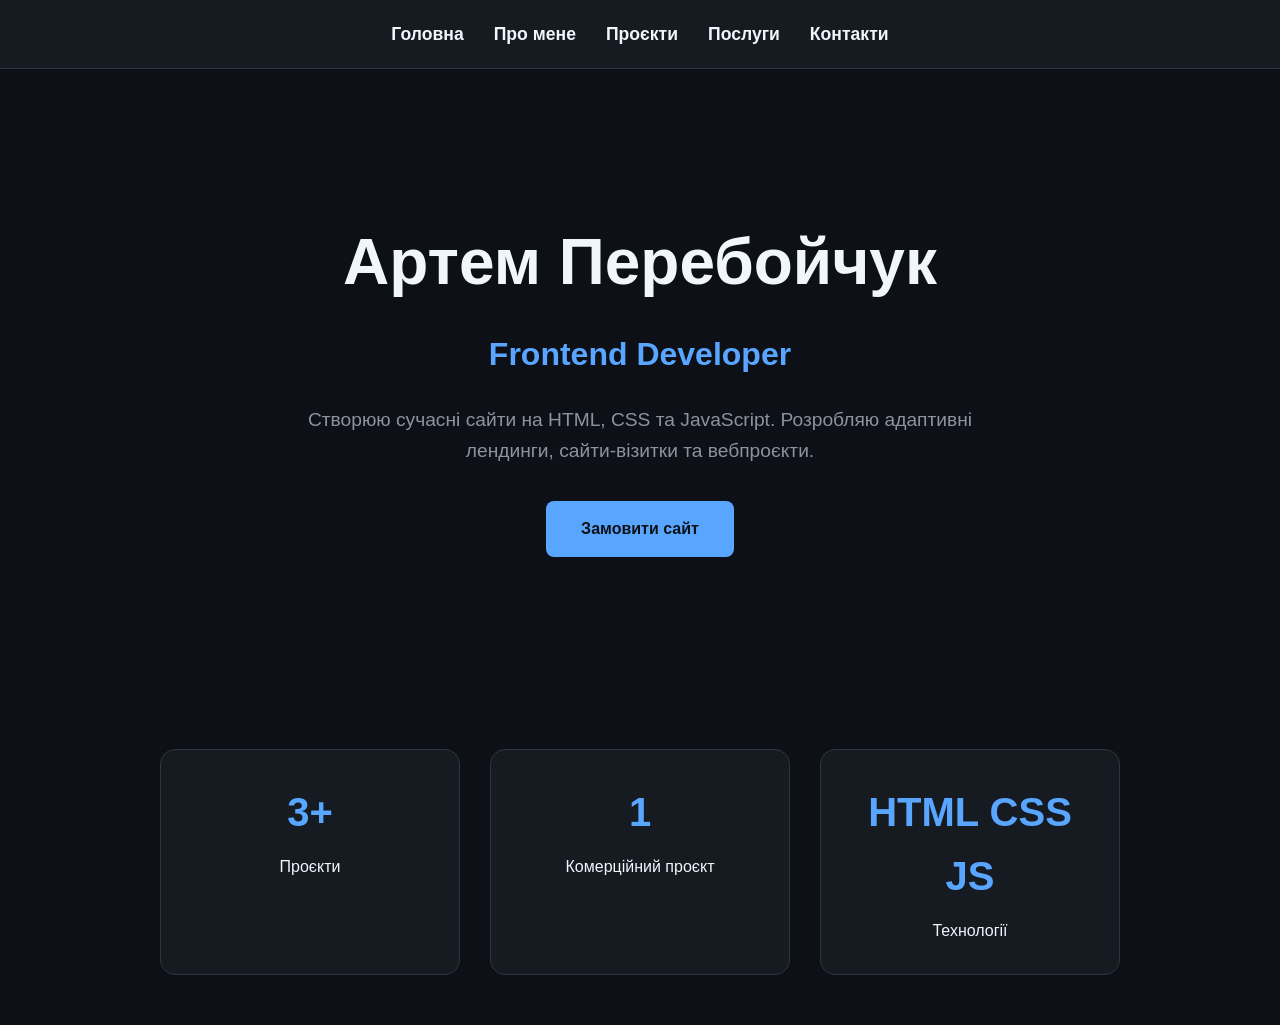
==== index.html @ b131c512 "Add files via upload" ====
<!DOCTYPE html>
<html lang="uk">
<head>
    <meta charset="UTF-8">
    <meta name="viewport" content="width=device-width, initial-scale=1.0">
    <title>Артем Перебойчук | Frontend Developer</title>
    <link rel="stylesheet" href="style.css">
    <link rel="icon" href="icon.png" type="image/png">
</head>
<body>
    <header>
        <nav>
            <ul>
                <li><a href="index.html">Головна</a></li>
                <li><a href="about.html">Про мене</a></li>
                <li><a href="projects.html">Проєкти</a></li>
                <li><a href="services.html">Послуги</a></li>
                <li><a href="contact.html">Контакти</a></li>
            </ul>
        </nav>
    </header>

    <main>
        <section class="hero">
            <h1>Артем Перебойчук</h1>
            <h2>Frontend Developer</h2>
            <p>
                Створюю сучасні сайти на HTML, CSS та JavaScript.
                Розробляю адаптивні лендинги, сайти-візитки та вебпроєкти.
            </p>
            <a href="contact.html" class="btn">Замовити сайт</a>
        </section>

        <section class="stats">
            <div class="stat-card">
                <h3>3+</h3>
                <p>Проєкти</p>
            </div>
            <div class="stat-card">
                <h3>1</h3>
                <p>Комерційний проєкт</p>
            </div>
            <div class="stat-card">
                <h3>HTML CSS JS</h3>
                <p>Технології</p>
            </div>
        </section>
    </main>
</body>
</html>
---- style.css ----
* {
    margin: 0;
    padding: 0;
    box-sizing: border-box;
}

body {
    font-family: Arial, sans-serif;
    background: #0D1117;
    color: #F0F6FC;
    line-height: 1.6;
}

header {
    padding: 20px 0;
    background: #161B22;
    border-bottom: 1px solid #30363D;
}

nav ul {
    list-style: none;
    display: flex;
    justify-content: center;
    gap: 30px;
}

nav a {
    text-decoration: none;
    color: #F0F6FC;
    transition: color 0.3s ease;
    font-weight: bold;
    font-size: 1.1rem;
}

nav a:hover {
    color: #58A6FF;
}

.hero {
    min-height: 70vh;
    display: flex;
    flex-direction: column;
    justify-content: center;
    align-items: center;
    text-align: center;
    padding: 40px 20px;
}

.hero h1 {
    font-size: 4rem;
    margin-bottom: 15px;
    color: #F0F6FC;
}

.hero h2 {
    color: #58A6FF;
    margin-bottom: 25px;
    font-size: 2rem;
}

.hero p {
    max-width: 700px;
    font-size: 1.2rem;
    color: #8B949E;
    margin-bottom: 35px;
}

.btn {
    background: #58A6FF;
    color: #0D1117;
    text-decoration: none;
    padding: 15px 35px;
    border-radius: 8px;
    font-weight: bold;
    transition: transform 0.3s ease, box-shadow 0.3s ease;
    display: inline-block;
}

.btn:hover {
    transform: translateY(-3px);
    box-shadow: 0 8px 20px rgba(88, 166, 255, 0.4);
}

.stats {
    display: flex;
    justify-content: center;
    gap: 30px;
    flex-wrap: wrap;
    padding: 50px 20px;
    max-width: 1000px;
    margin: 0 auto;
}

.stat-card {
    background: #161B22;
    padding: 30px;
    border-radius: 15px;
    text-align: center;
    border: 1px solid #30363D;
    flex: 1;
    min-width: 250px;
    transition: transform 0.3s ease;
}

.stat-card:hover {
    transform: translateY(-5px);
}

.stat-card h3 {
    color: #58A6FF;
    font-size: 2.5rem;
    margin-bottom: 10px;
}

.container {
    padding: 0 5%;
    margin: 0 auto;
    max-width: 1200px;
}

.page-title {
    text-align: center;
    margin: 50px 0 30px;
    font-size: 2.5rem;
    color: #F0F6FC;
}

.cards-wrap {
    display: flex;
    flex-wrap: wrap;
    gap: 40px;
    justify-content: center;
    perspective: 1000px;
    padding-bottom: 60px;
}

.project-card {
    width: 350px;
    height: 500px;
    position: relative;
    transform-style: preserve-3d;
    transition: transform 0.8s cubic-bezier(0.4, 0.2, 0.2, 1);
    cursor: pointer;
}

.project-card:hover {
    transform: rotateY(180deg);
}

.card-front, .card-back {
    position: absolute;
    width: 100%;
    height: 100%;
    top: 0;
    left: 0;
    border: 1px solid #30363D;
    border-radius: 15px;
    background: #161B22;
    color: #F0F6FC;
    backface-visibility: hidden;
    display: flex;
    flex-direction: column;
    align-items: center;
    justify-content: flex-start;
    padding: 30px 20px;
    box-shadow: 0 10px 30px rgba(0, 0, 0, 0.5);
}

.card-back {
    background: #0D1117;
    transform: rotateY(180deg);
    justify-content: center;
}

.project-card h2 {
    font-size: 1.4rem;
    margin-bottom: 20px;
    color: #58A6FF;
    text-align: center;
}

.project-card p {
    font-size: 1rem;
    color: #8B949E;
    text-align: center;
    margin-bottom: 20px;
}

.img {
    width: 100%;
    height: 180px;
    object-fit: cover;
    border-radius: 8px;
    border: 1px solid #30363D;
    margin-bottom: 20px;
}

.details {
    font-size: 1rem;
    font-weight: bold;
    color: #0D1117;
    text-decoration: none;
    padding: 12px 30px;
    border-radius: 8px;
    background: #58A6FF;
    transition: transform 0.3s ease, box-shadow 0.3s ease;
    margin-top: auto;
    display: inline-block;
}

.details:hover {
    transform: translateY(-3px);
    box-shadow: 0 5px 15px rgba(88, 166, 255, 0.4);
}

/* --- SERVICES PAGE --- */
.services-wrap {
    display: grid;
    grid-template-columns: repeat(auto-fit, minmax(280px, 1fr));
    gap: 30px;
    padding-bottom: 50px;
}

.service-card {
    background: #161B22;
    padding: 40px 30px;
    border-radius: 15px;
    border: 1px solid #30363D;
    text-align: center;
    transition: transform 0.3s ease, box-shadow 0.3s ease;
    display: flex;
    flex-direction: column;
}

.service-card:hover {
    transform: translateY(-10px);
    box-shadow: 0 10px 30px rgba(0, 0, 0, 0.5);
    border-color: #58A6FF;
}

.service-icon {
    font-size: 3rem;
    margin-bottom: 20px;
}

.service-card h2 {
    color: #F0F6FC;
    font-size: 1.5rem;
    margin-bottom: 15px;
}

.service-card p {
    color: #8B949E;
    font-size: 1rem;
    margin-bottom: 25px;
    flex-grow: 1;
}

.service-card .price {
    color: #58A6FF;
    font-weight: bold;
    font-size: 1.2rem;
    padding-top: 15px;
    border-top: 1px solid #30363D;
}

.cta-section {
    text-align: center;
    padding: 60px 20px;
    background: #161B22;
    border-radius: 15px;
    border: 1px solid #30363D;
    margin-bottom: 60px;
}

.cta-section h2 {
    color: #F0F6FC;
    font-size: 2rem;
    margin-bottom: 15px;
}

.cta-section p {
    color: #8B949E;
    font-size: 1.1rem;
    margin-bottom: 30px;
}
/* --- CONTACT PAGE --- */
.contact-wrap {
    display: flex;
    flex-wrap: wrap;
    gap: 40px;
    justify-content: space-between;
    padding-bottom: 60px;
}

.contact-info {
    flex: 1;
    min-width: 300px;
    background: #161B22;
    padding: 40px;
    border-radius: 15px;
    border: 1px solid #30363D;
}

.contact-info h2 {
    color: #F0F6FC;
    margin-bottom: 20px;
    font-size: 1.8rem;
}

.contact-info p {
    color: #8B949E;
    margin-bottom: 30px;
    line-height: 1.6;
}

.info-list {
    list-style: none;
    padding: 0;
}

.info-list li {
    margin-bottom: 15px;
    color: #F0F6FC;
    font-size: 1.1rem;
}

.info-list a {
    color: #58A6FF;
    text-decoration: none;
    transition: color 0.3s ease;
}

.info-list a:hover {
    color: #F0F6FC;
}

.contact-form {
    flex: 1.5;
    min-width: 300px;
    background: #161B22;
    padding: 40px;
    border-radius: 15px;
    border: 1px solid #30363D;
}

.form-group {
    margin-bottom: 20px;
}

.form-group label {
    display: block;
    margin-bottom: 8px;
    color: #F0F6FC;
    font-weight: bold;
}

.form-group input,
.form-group textarea {
    width: 100%;
    padding: 15px;
    background: #0D1117;
    border: 1px solid #30363D;
    border-radius: 8px;
    color: #F0F6FC;
    font-size: 1rem;
    transition: border-color 0.3s ease, box-shadow 0.3s ease;
    font-family: inherit;
}

.form-group input:focus,
.form-group textarea:focus {
    outline: none;
    border-color: #58A6FF;
    box-shadow: 0 0 10px rgba(88, 166, 255, 0.2);
}

.contact-form .btn {
    width: 100%;
    border: none;
    cursor: pointer;
    font-size: 1.1rem;
    margin-top: 10px;
}
@media(max-width: 768px) {
    .cta-section h2 {
        font-size: 1.6rem;
    }
    .hero h1 {
        font-size: 2.5rem;
    }
    nav ul {
        flex-direction: column;
        align-items: center;
        gap: 15px;
    }
    .stats {
        flex-direction: column;
        align-items: center;
    }
    .project-card {
        width: 100%;
        max-width: 350px;
    }
}
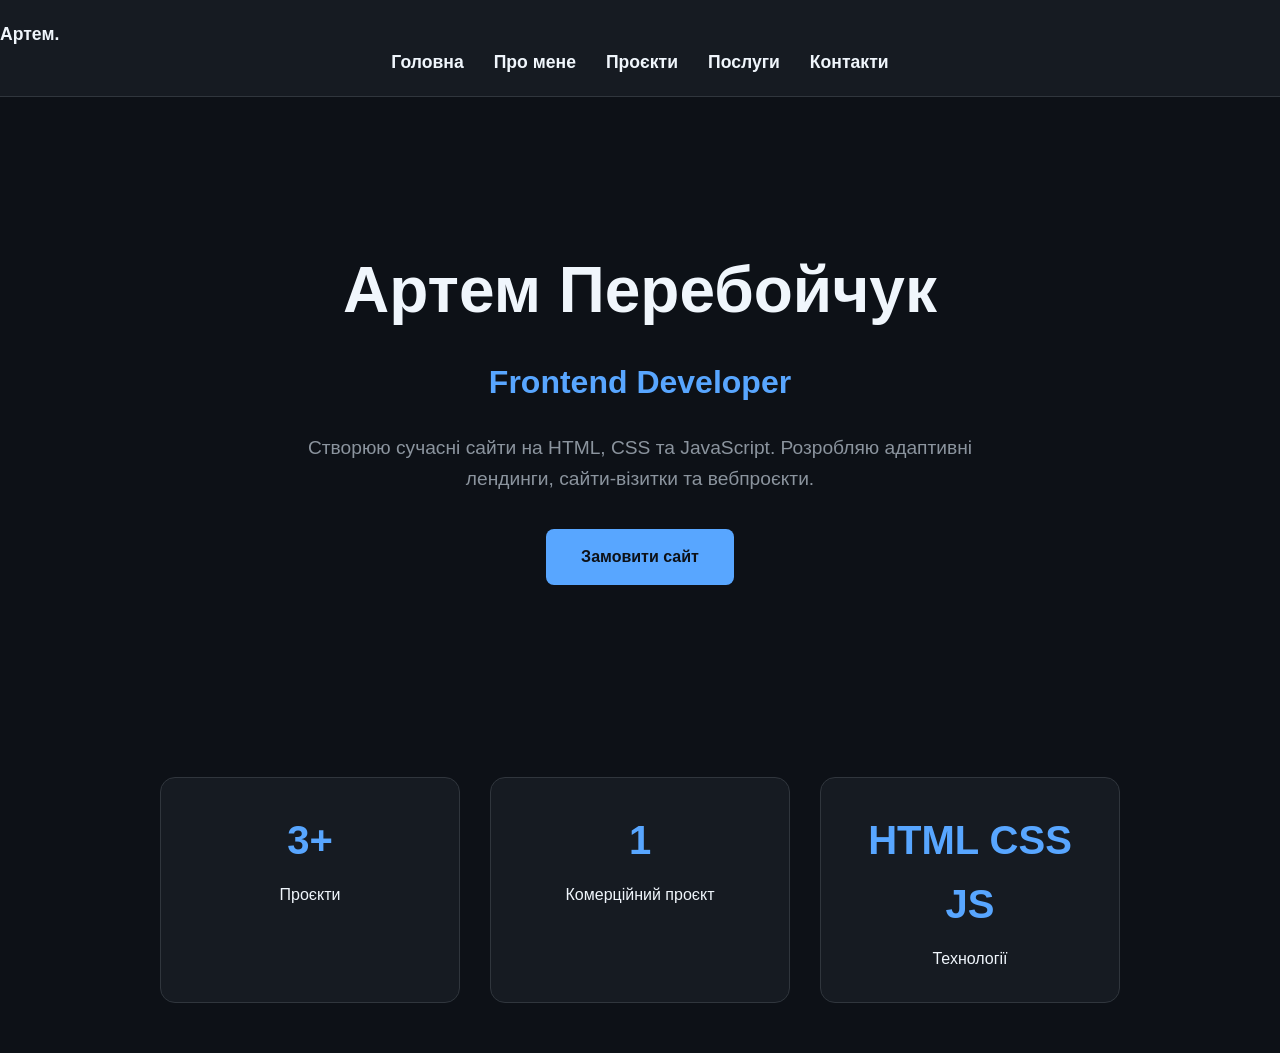
==== commit d807de26: "Update index.html" ====
--- a/index.html
+++ b/index.html
@@ -9,16 +9,24 @@
 </head>
 <body>
     <header>
-        <nav>
-            <ul>
-                <li><a href="index.html">Головна</a></li>
-                <li><a href="about.html">Про мене</a></li>
-                <li><a href="projects.html">Проєкти</a></li>
-                <li><a href="services.html">Послуги</a></li>
-                <li><a href="contact.html">Контакти</a></li>
-            </ul>
-        </nav>
-    </header>
+    <nav>
+        <a href="index.html" class="logo">Артем.</a>
+        
+        <div class="hamburger" id="hamburger">
+            <span></span>
+            <span></span>
+            <span></span>
+        </div>
+
+        <ul id="nav-links">
+            <li><a href="index.html">Головна</a></li>
+            <li><a href="about.html">Про мене</a></li>
+            <li><a href="projects.html">Проєкти</a></li>
+            <li><a href="services.html">Послуги</a></li>
+            <li><a href="contact.html">Контакти</a></li>
+        </ul>
+    </nav>
+</header>
 
     <main>
         <section class="hero">
@@ -47,4 +55,7 @@
         </section>
     </main>
 </body>
-</html>+</html>
+
+
+
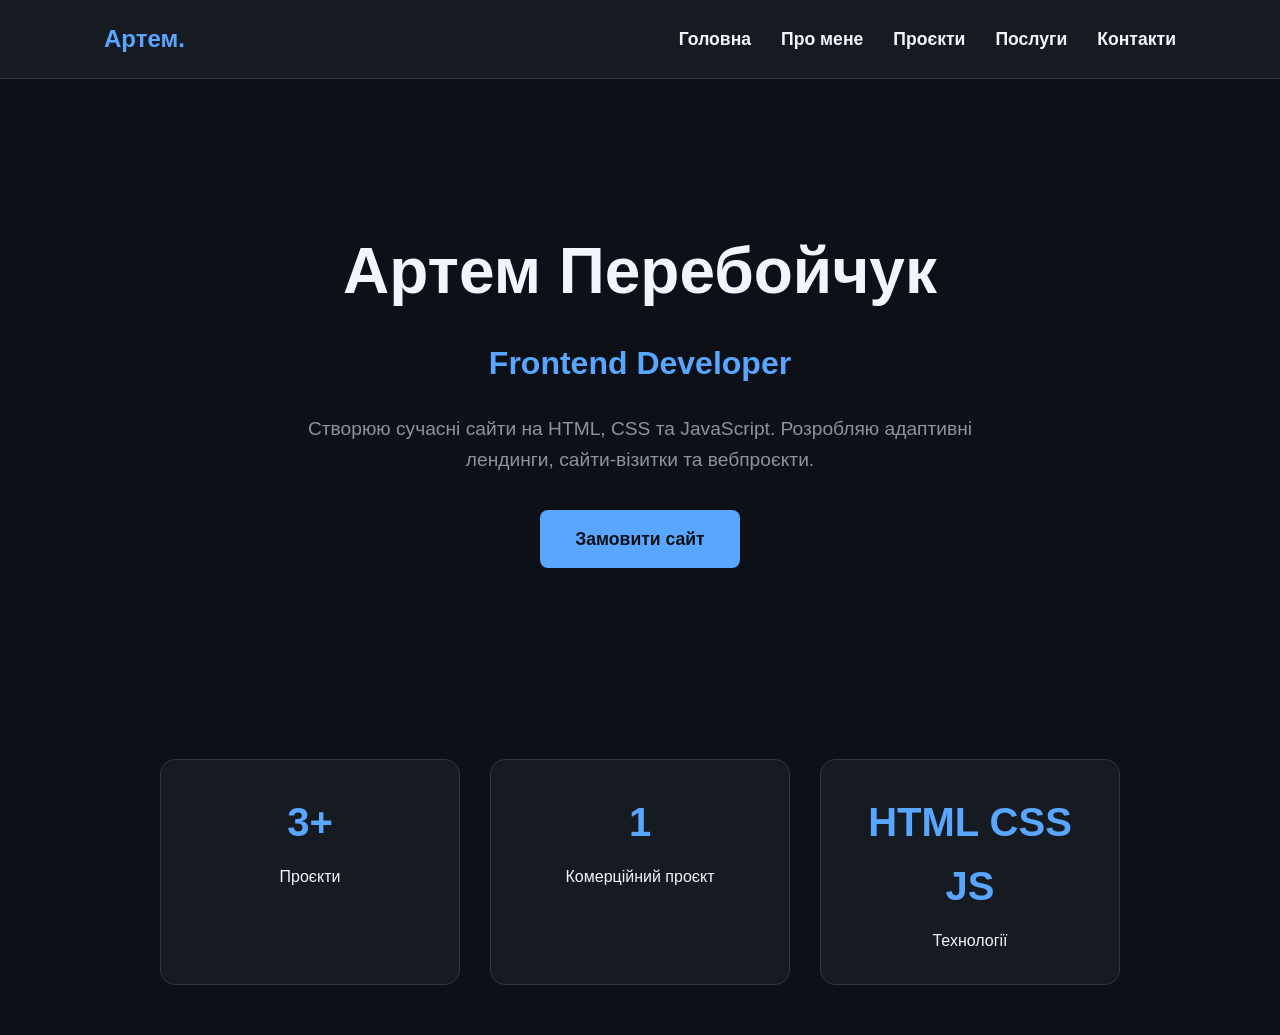
==== commit 1af59d9d: "Update index.html" ====
--- a/index.html
+++ b/index.html
@@ -54,6 +54,7 @@
             </div>
         </section>
     </main>
+<script src="script.js"></script>
 </body>
 </html>
 
--- a/style.css
+++ b/style.css
@@ -15,13 +15,30 @@
     padding: 20px 0;
     background: #161B22;
     border-bottom: 1px solid #30363D;
+    position: relative;
+}
+
+nav {
+    display: flex;
+    justify-content: space-between;
+    align-items: center;
+    max-width: 1200px;
+    margin: 0 auto;
+    padding: 0 5%;
+}
+
+.logo {
+    font-size: 1.5rem;
+    font-weight: bold;
+    color: #58A6FF;
+    text-decoration: none;
 }
 
 nav ul {
     list-style: none;
     display: flex;
-    justify-content: center;
     gap: 30px;
+    align-items: center;
 }
 
 nav a {
@@ -36,33 +53,50 @@
     color: #58A6FF;
 }
 
-.hero {
-    min-height: 70vh;
-    display: flex;
+/* Гамбургер */
+.hamburger {
+    display: none;
     flex-direction: column;
-    justify-content: center;
-    align-items: center;
-    text-align: center;
-    padding: 40px 20px;
-}
-
-.hero h1 {
-    font-size: 4rem;
-    margin-bottom: 15px;
-    color: #F0F6FC;
-}
-
-.hero h2 {
-    color: #58A6FF;
-    margin-bottom: 25px;
-    font-size: 2rem;
-}
-
-.hero p {
-    max-width: 700px;
-    font-size: 1.2rem;
-    color: #8B949E;
-    margin-bottom: 35px;
+    justify-content: space-between;
+    width: 26px;
+    height: 18px;
+    cursor: pointer;
+    z-index: 1001;
+}
+
+.hamburger span {
+    display: block;
+    height: 3px;
+    width: 100%;
+    background-color: #F0F6FC;
+    border-radius: 3px;
+    transition: all 0.3s ease;
+}
+
+.hamburger.active span:nth-child(1) {
+    transform: translateY(7.5px) rotate(45deg);
+}
+
+.hamburger.active span:nth-child(2) {
+    opacity: 0;
+}
+
+.hamburger.active span:nth-child(3) {
+    transform: translateY(-7.5px) rotate(-45deg);
+}
+
+/*  ЗАГАЛЬНІ ЕЛЕМЕНТИ */
+.container {
+    padding: 0 5%;
+    margin: 0 auto;
+    max-width: 1200px;
+}
+
+.page-title {
+    text-align: center;
+    margin: 50px 0 30px;
+    font-size: 2.5rem;
+    color: #F0F6FC;
 }
 
 .btn {
@@ -74,12 +108,30 @@
     font-weight: bold;
     transition: transform 0.3s ease, box-shadow 0.3s ease;
     display: inline-block;
+    border: none;
+    cursor: pointer;
+    font-size: 1.1rem;
 }
 
 .btn:hover {
     transform: translateY(-3px);
     box-shadow: 0 8px 20px rgba(88, 166, 255, 0.4);
 }
+
+/*  ГОЛОВНА СТОРІНКА  */
+.hero {
+    min-height: 70vh;
+    display: flex;
+    flex-direction: column;
+    justify-content: center;
+    align-items: center;
+    text-align: center;
+    padding: 40px 20px;
+}
+
+.hero h1 { font-size: 4rem; margin-bottom: 15px; color: #F0F6FC; }
+.hero h2 { color: #58A6FF; margin-bottom: 25px; font-size: 2rem; }
+.hero p { max-width: 700px; font-size: 1.2rem; color: #8B949E; margin-bottom: 35px; }
 
 .stats {
     display: flex;
@@ -102,29 +154,10 @@
     transition: transform 0.3s ease;
 }
 
-.stat-card:hover {
-    transform: translateY(-5px);
-}
-
-.stat-card h3 {
-    color: #58A6FF;
-    font-size: 2.5rem;
-    margin-bottom: 10px;
-}
-
-.container {
-    padding: 0 5%;
-    margin: 0 auto;
-    max-width: 1200px;
-}
-
-.page-title {
-    text-align: center;
-    margin: 50px 0 30px;
-    font-size: 2.5rem;
-    color: #F0F6FC;
-}
-
+.stat-card:hover { transform: translateY(-5px); }
+.stat-card h3 { color: #58A6FF; font-size: 2.5rem; margin-bottom: 10px; }
+
+/*  ПРОЄКТИ */
 .cards-wrap {
     display: flex;
     flex-wrap: wrap;
@@ -143,9 +176,7 @@
     cursor: pointer;
 }
 
-.project-card:hover {
-    transform: rotateY(180deg);
-}
+.project-card:hover { transform: rotateY(180deg); }
 
 .card-front, .card-back {
     position: absolute;
@@ -172,28 +203,9 @@
     justify-content: center;
 }
 
-.project-card h2 {
-    font-size: 1.4rem;
-    margin-bottom: 20px;
-    color: #58A6FF;
-    text-align: center;
-}
-
-.project-card p {
-    font-size: 1rem;
-    color: #8B949E;
-    text-align: center;
-    margin-bottom: 20px;
-}
-
-.img {
-    width: 100%;
-    height: 180px;
-    object-fit: cover;
-    border-radius: 8px;
-    border: 1px solid #30363D;
-    margin-bottom: 20px;
-}
+.project-card h2 { font-size: 1.4rem; margin-bottom: 20px; color: #58A6FF; text-align: center; }
+.project-card p { font-size: 1rem; color: #8B949E; text-align: center; margin-bottom: 20px; }
+.img { width: 100%; height: 180px; object-fit: cover; border-radius: 8px; border: 1px solid #30363D; margin-bottom: 20px; }
 
 .details {
     font-size: 1rem;
@@ -209,11 +221,10 @@
 }
 
 .details:hover {
-    transform: translateY(-3px);
-    box-shadow: 0 5px 15px rgba(88, 166, 255, 0.4);
-}
-
-/* --- SERVICES PAGE --- */
+    transform: translateY(-3px); box-shadow: 0 5px 15px rgba(88, 166, 255, 0.4); 
+}
+
+/*  ПОСЛУГИ  */
 .services-wrap {
     display: grid;
     grid-template-columns: repeat(auto-fit, minmax(280px, 1fr));
@@ -238,31 +249,10 @@
     border-color: #58A6FF;
 }
 
-.service-icon {
-    font-size: 3rem;
-    margin-bottom: 20px;
-}
-
-.service-card h2 {
-    color: #F0F6FC;
-    font-size: 1.5rem;
-    margin-bottom: 15px;
-}
-
-.service-card p {
-    color: #8B949E;
-    font-size: 1rem;
-    margin-bottom: 25px;
-    flex-grow: 1;
-}
-
-.service-card .price {
-    color: #58A6FF;
-    font-weight: bold;
-    font-size: 1.2rem;
-    padding-top: 15px;
-    border-top: 1px solid #30363D;
-}
+.service-icon { font-size: 3rem; margin-bottom: 20px; }
+.service-card h2 { color: #F0F6FC; font-size: 1.5rem; margin-bottom: 15px; }
+.service-card p { color: #8B949E; font-size: 1rem; margin-bottom: 25px; flex-grow: 1; }
+.service-card .price { color: #58A6FF; font-weight: bold; font-size: 1.2rem; padding-top: 15px; border-top: 1px solid #30363D; }
 
 .cta-section {
     text-align: center;
@@ -273,18 +263,15 @@
     margin-bottom: 60px;
 }
 
-.cta-section h2 {
-    color: #F0F6FC;
-    font-size: 2rem;
-    margin-bottom: 15px;
-}
-
-.cta-section p {
-    color: #8B949E;
-    font-size: 1.1rem;
-    margin-bottom: 30px;
-}
-/* --- CONTACT PAGE --- */
+.cta-section h2 { 
+    color: #F0F6FC; font-size: 2rem; margin-bottom: 15px; 
+}
+
+.cta-section p { 
+    color: #8B949E; font-size: 1.1rem; margin-bottom: 30px; 
+}
+
+/*  КОНТАКТИ */
 .contact-wrap {
     display: flex;
     flex-wrap: wrap;
@@ -293,7 +280,7 @@
     padding-bottom: 60px;
 }
 
-.contact-info {
+.contact-info, .contact-form {
     flex: 1;
     min-width: 300px;
     background: #161B22;
@@ -302,61 +289,18 @@
     border: 1px solid #30363D;
 }
 
-.contact-info h2 {
-    color: #F0F6FC;
-    margin-bottom: 20px;
-    font-size: 1.8rem;
-}
-
-.contact-info p {
-    color: #8B949E;
-    margin-bottom: 30px;
-    line-height: 1.6;
-}
-
-.info-list {
-    list-style: none;
-    padding: 0;
-}
-
-.info-list li {
-    margin-bottom: 15px;
-    color: #F0F6FC;
-    font-size: 1.1rem;
-}
-
-.info-list a {
-    color: #58A6FF;
-    text-decoration: none;
-    transition: color 0.3s ease;
-}
-
-.info-list a:hover {
-    color: #F0F6FC;
-}
-
-.contact-form {
-    flex: 1.5;
-    min-width: 300px;
-    background: #161B22;
-    padding: 40px;
-    border-radius: 15px;
-    border: 1px solid #30363D;
-}
-
-.form-group {
-    margin-bottom: 20px;
-}
-
-.form-group label {
-    display: block;
-    margin-bottom: 8px;
-    color: #F0F6FC;
-    font-weight: bold;
-}
-
-.form-group input,
-.form-group textarea {
+.contact-form { flex: 1.5; }
+.contact-info h2 { color: #F0F6FC; margin-bottom: 20px; font-size: 1.8rem; }
+.contact-info p { color: #8B949E; margin-bottom: 30px; line-height: 1.6; }
+.info-list { list-style: none; padding: 0; }
+.info-list li { margin-bottom: 15px; color: #F0F6FC; font-size: 1.1rem; }
+.info-list a { color: #58A6FF; text-decoration: none; transition: color 0.3s ease; }
+.info-list a:hover { color: #F0F6FC; }
+
+.form-group { margin-bottom: 20px; }
+.form-group label { display: block; margin-bottom: 8px; color: #F0F6FC; font-weight: bold; }
+
+.form-group input, .form-group textarea {
     width: 100%;
     padding: 15px;
     background: #0D1117;
@@ -368,38 +312,38 @@
     font-family: inherit;
 }
 
-.form-group input:focus,
-.form-group textarea:focus {
+.form-group input:focus, .form-group textarea:focus {
     outline: none;
     border-color: #58A6FF;
     box-shadow: 0 0 10px rgba(88, 166, 255, 0.2);
 }
 
-.contact-form .btn {
-    width: 100%;
-    border: none;
-    cursor: pointer;
-    font-size: 1.1rem;
-    margin-top: 10px;
-}
+.contact-form .btn { width: 100%; margin-top: 10px; }
+
+/* --- АДАПТИВНІСТЬ (МЕДІАЗАПИТИ) --- */
 @media(max-width: 768px) {
-    .cta-section h2 {
-        font-size: 1.6rem;
+    .hero h1 { font-size: 2.3rem; }
+    .hero h2 { font-size: 1.5rem; }
+    .stats { flex-direction: column; align-items: center; }
+    .project-card { width: 100%; max-width: 350px; }
+    .cta-section h2 { font-size: 1.6rem; }
+    
+    .hamburger { display: flex; }
+    
+    nav ul {
+        display: none;
+        flex-direction: column;
+        position: absolute;
+        top: 100%;
+        left: 0;
+        width: 100%;
+        background: #161B22;
+        padding: 30px 0;
+        gap: 25px;
+        border-bottom: 1px solid #30363D;
+        z-index: 1000;
+        box-shadow: 0 10px 20px rgba(0, 0, 0, 0.4);
     }
-    .hero h1 {
-        font-size: 2.5rem;
-    }
-    nav ul {
-        flex-direction: column;
-        align-items: center;
-        gap: 15px;
-    }
-    .stats {
-        flex-direction: column;
-        align-items: center;
-    }
-    .project-card {
-        width: 100%;
-        max-width: 350px;
-    }
-}+    
+    nav ul.active { display: flex; }
+}
